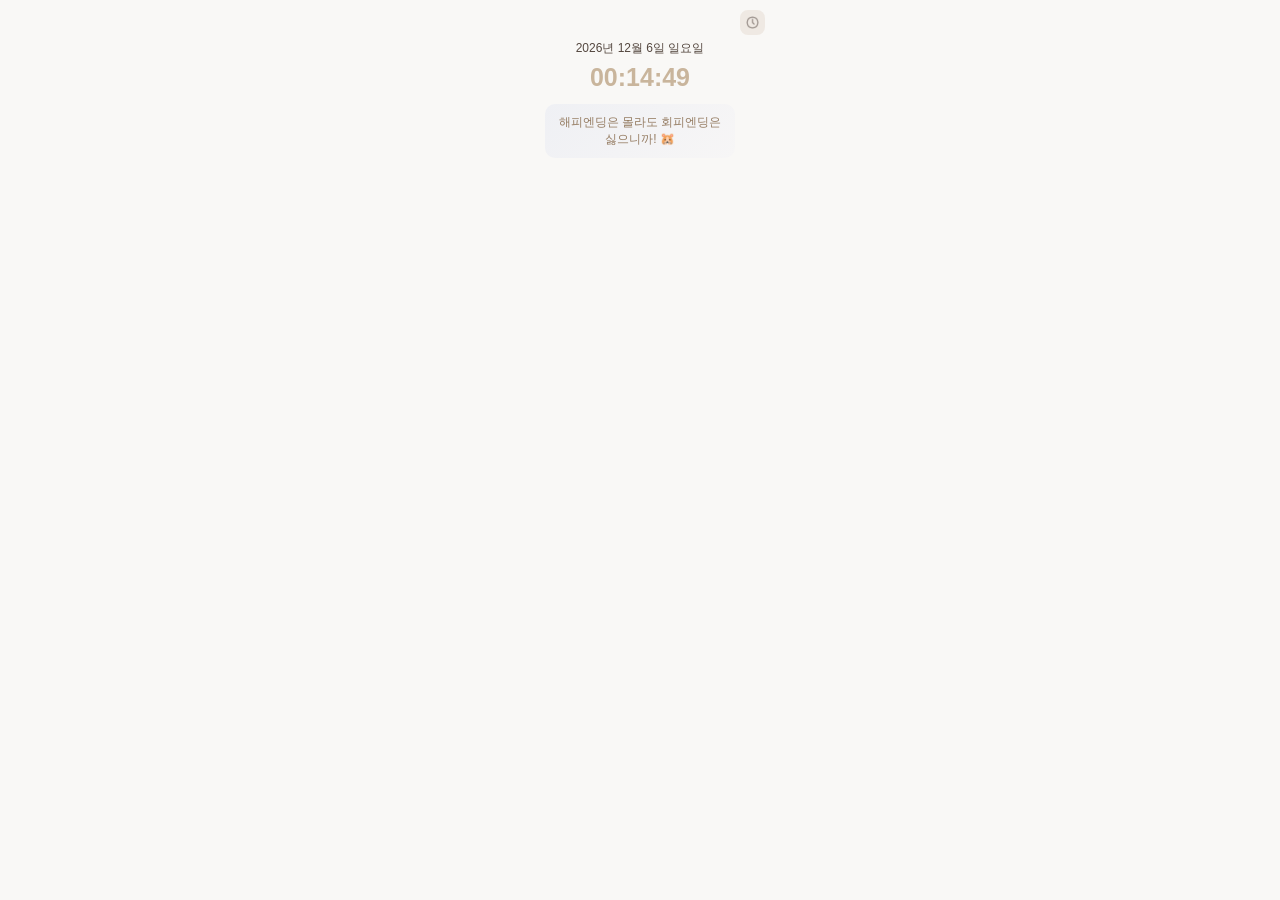
==== clock/index.html @ 0b559587 "Add files via upload" ====
<!DOCTYPE html>
<html lang="ko">
<head>
    <meta charset="UTF-8">
    <title>디지털 시계</title>
    <link rel="stylesheet" href="./style.css">
</head>
<body>

    <div class="clock-container">

        <!-- 오른쪽 상단 버튼 영역 -->
        <div class="top-button">
            <button id="toggleFormat">
                <img src="clock.png">
            </button>
        </div>

        <!-- 날짜 -->
        <div id="date"></div>

        <!-- 시간 -->
        <div id="time"></div>

        <!-- 메시지 -->
        <div class="message-box">
            <div id="message"></div>
        </div>

    </div>

    <script src="./script.js"></script>
</body>
</html>
---- clock/style.css ----
/* 기본 리셋 (노션 필수) */
body {
    margin: 0;
    display: flex;
    justify-content: center;
    align-items: center;
    background-color: #F9F8F6; /* 중요 ⭐ */
    overflow: hidden; /* 스크롤 제거 */
    font-family: -apple-system, BlinkMacSystemFont, 'Segoe UI', sans-serif;
}

/* 컨테이너 */
.clock-container {
    padding: 40px;
    text-align: center;
    position: relative;
    max-width: 190px;
}

/* 버튼 영역 */
.top-button {
    position: absolute;
    top: 10px;
    right: 10px;
    display: flex;
    gap: 5px;
}

.top-button button {
    aspect-ratio: 1 / 1;
    border: none;
    background-color: #EFE9E3;
    border-radius: 8px;
    cursor: pointer;
    transition: all 0.2s ease;
}

.top-button button:hover {
    background-color: #e6ded6;
    transform: translateY(-1px);
}

img {
    width: 13px;
    margin-top: 3.5px;
}

/* 날짜 */
#date {
    font-size: 12px;
    color: #54473F;
    margin-bottom: 6px;
}

/* 시간 */
#time {
    font-size: 25px;
    font-weight: 600;
    margin-bottom: 12px;
    color: #C9B59C;
}

/* 메시지 */
.message-box {
    background:linear-gradient(
        135deg,
        #eff0f4,
        #f7f6f6
    );
    border-radius: 10px;
    padding: 10px;

    opacity: 0;
    transform: translateY(-10px);
    animation: fadeSlideDown 0.6s ease forwards;
}

#message {
    font-size: 12px;
    color: #957C62;
}

/* keyframes */
@keyframes fadeSlideDown {
    to {
        opacity: 1;
        transform: translateY(0);
    }
}
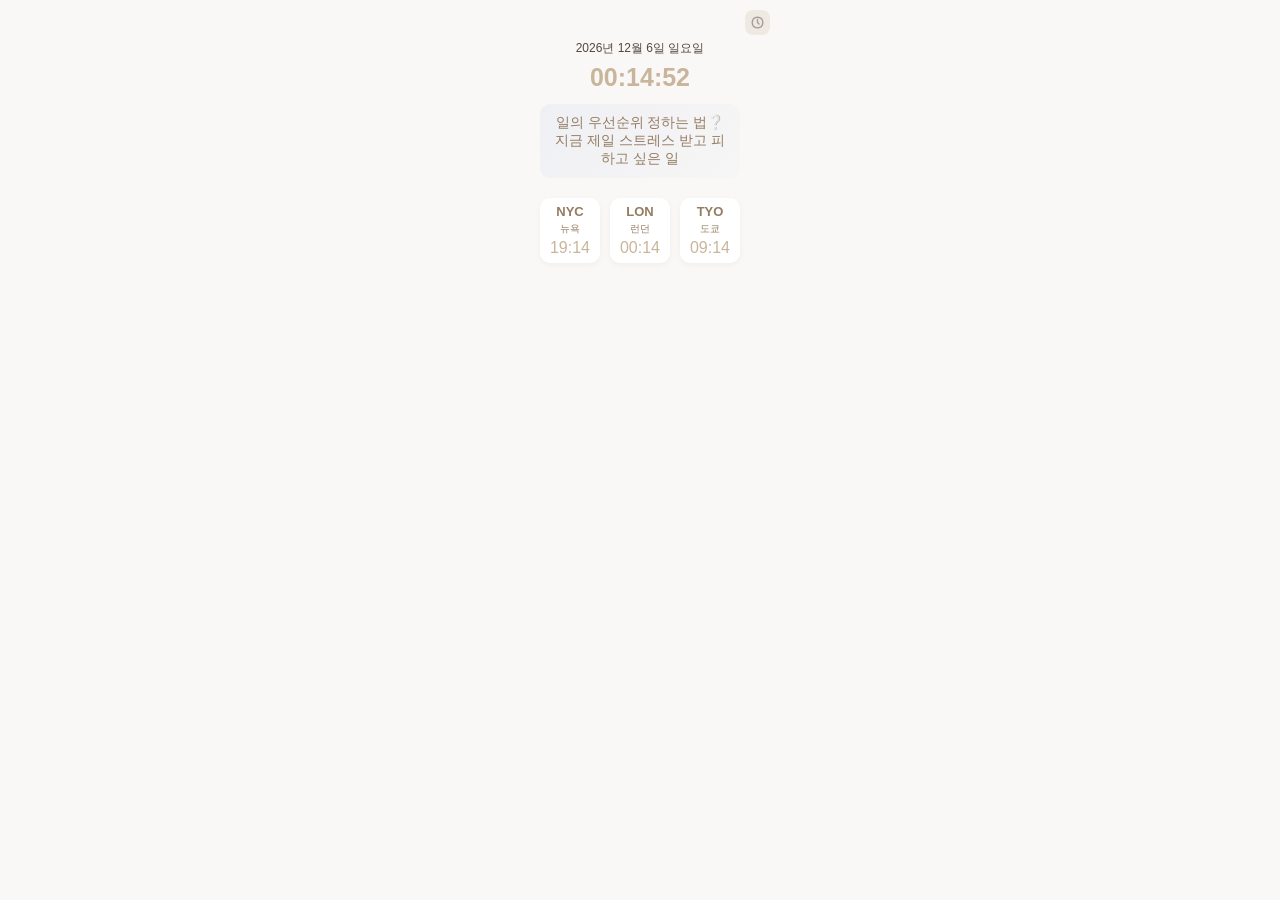
==== commit 31b83344: "world clock added" ====
--- a/clock/index.html
+++ b/clock/index.html
@@ -27,6 +27,26 @@
             <div id="message"></div>
         </div>
 
+        <!-- 세계 시간 -->
+        <div class="world-time">
+            <div class="world-clock">
+                <div class="city">NYC</div>
+                <div class="KR">뉴욕</div>
+                <div class="time" id="NYC-time"></div>
+            </div>
+
+            <div class="world-clock">
+                <div class="city">LON</div>
+                <div class="KR">런던</div>
+                <div class="time" id="LON-time"></div>
+            </div>
+
+            <div class="world-clock">
+                <div class="city">TYO</div>
+                <div class="KR">도쿄</div>
+                <div class="time" id="TYO-time"></div>
+            </div>
+        </div>
     </div>
 
     <script src="./script.js"></script>
--- a/clock/style.css
+++ b/clock/style.css
@@ -14,7 +14,7 @@
     padding: 40px;
     text-align: center;
     position: relative;
-    max-width: 190px;
+    max-width: 200px;
 }
 
 /* 버튼 영역 */
@@ -76,8 +76,43 @@
 }
 
 #message {
-    font-size: 12px;
+    font-size: 14px;
     color: #957C62;
+}
+
+/* 세계시간 */
+.world-time {
+    display: flex;
+    gap: 10px;
+    margin-top: 20px;
+}
+
+.world-clock {
+    background-color: #FFF;
+    width: 90px;
+    border-radius: 10px;
+    display: flex;
+    flex-direction: column;
+    justify-content: center;
+    align-items: center;
+    gap: 3px;
+    padding: 6px 0;
+    box-shadow:0 2px 6px rgba(0,0,0,0.04);
+}
+
+.city {
+    color: #957C62;
+    font-weight: bold;
+    font-size: 13px;
+}
+
+.KR {
+    color: #957C62;
+    font-size: 10px;
+}
+
+.time {
+    color: #C9B59C;
 }
 
 /* keyframes */
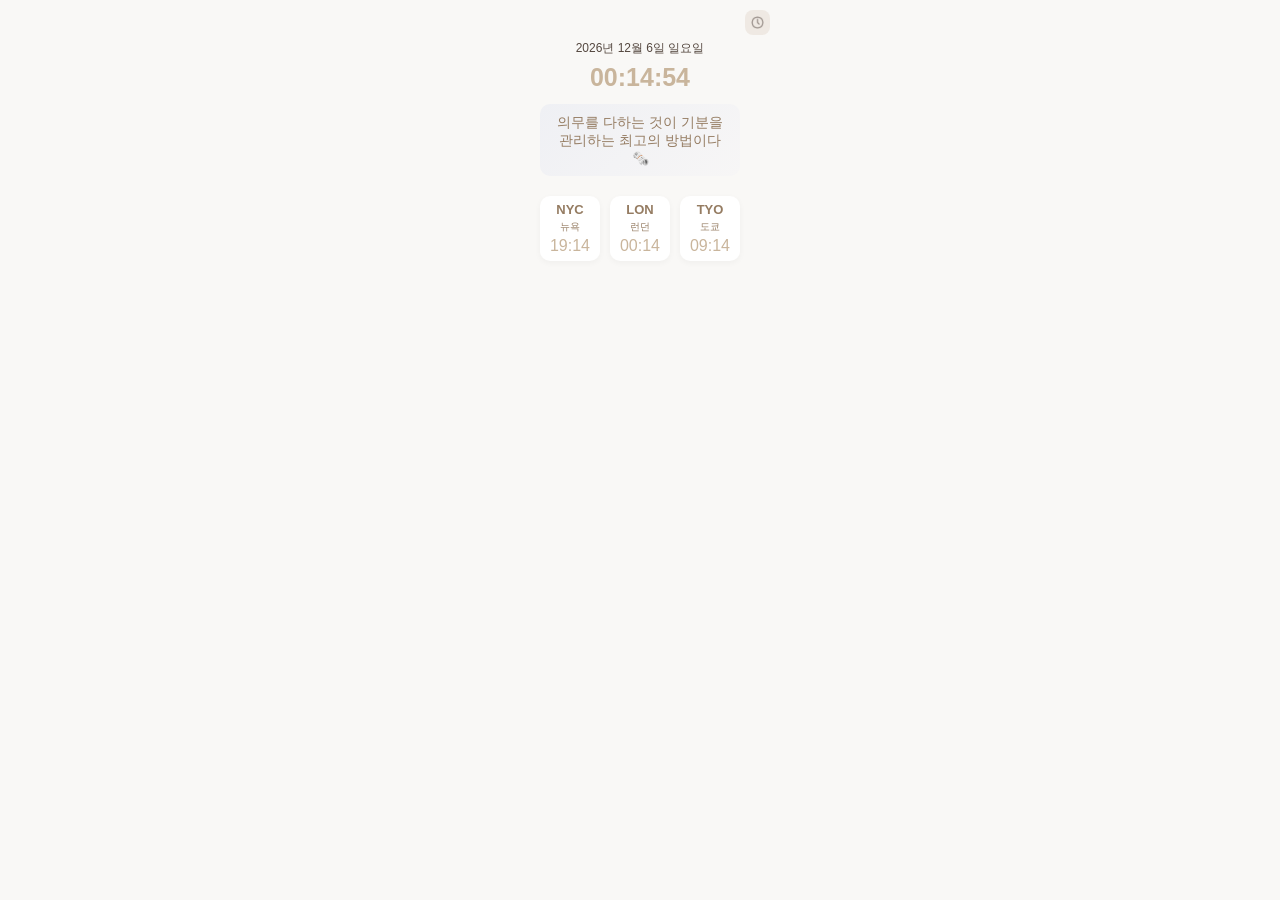
==== commit 598d12dc: "Add memo widget" ====
--- a/clock/index.html
+++ b/clock/index.html
@@ -22,10 +22,16 @@
         <!-- 시간 -->
         <div id="time"></div>
 
-        <!-- 메시지 -->
+        <!-- 명언 -->
         <div class="message-box">
             <div id="message"></div>
         </div>
+
+        <!-- 명언 추가
+        <div class="input-quote">
+            <input type="text" id="quoteInput" placeholder="명언을 추가해 보세요 ...!">
+            <button id="addQuoteBtn">추가</button>
+        </div> -->
 
         <!-- 세계 시간 -->
         <div class="world-time">
--- a/clock/style.css
+++ b/clock/style.css
@@ -1,10 +1,13 @@
-/* 기본 리셋 (노션 필수) */
+/* 기본 리셋 */
 body {
     margin: 0;
+    padding: 0;
+    width: 100%;
+    height: 100%;
     display: flex;
     justify-content: center;
     align-items: center;
-    background-color: #F9F8F6; /* 중요 ⭐ */
+    background-color: #F9F8F6;
     overflow: hidden; /* 스크롤 제거 */
     font-family: -apple-system, BlinkMacSystemFont, 'Segoe UI', sans-serif;
 }
@@ -60,6 +63,72 @@
     color: #C9B59C;
 }
 
+/* 명언 input 박스
+.input-quote {
+    width: 100%;
+    max-width: 200px;
+
+    display: flex;
+    gap: 8px;
+
+    margin-top: 12px;
+}
+
+.input-quote > input {
+    flex: 1;
+
+    height: 34px;
+    padding: 0 10px;
+
+    border: none;
+    border-radius: 10px;
+
+    background-color: #FFF;
+    color: #54473F;
+
+    box-shadow: 0 2px 6px rgba(0,0,0,0.04);
+
+    outline: none;
+    box-sizing: border-box;
+
+    transition: all 0.2s ease;
+}
+
+.input-quote > input:focus {
+    box-shadow: 0 0 0 2px rgba(201,181,156,0.3);
+}
+
+.input-quote > input::placeholder {
+    color: #C9B59C;
+}
+
+.input-quote > button {
+    height: 34px;
+    padding: 0 10px;
+
+    border: none;
+    border-radius: 10px;
+
+    background-color: #EFE9E3;
+    color: #957C62;
+
+    font-size: 12px;
+    font-weight: 600;
+
+    cursor: pointer;
+
+    transition: all 0.2s ease;
+}
+
+.input-quote > button:hover {
+    background-color: #E6DED6;
+    transform: translateY(-1px);
+}
+
+.input-quote > button:active {
+    transform: scale(0.97);
+} */
+
 /* 메시지 */
 .message-box {
     background:linear-gradient(
@@ -69,6 +138,7 @@
     );
     border-radius: 10px;
     padding: 10px;
+    margin-top: 10px;
 
     opacity: 0;
     transform: translateY(-10px);
@@ -121,4 +191,4 @@
         opacity: 1;
         transform: translateY(0);
     }
-}+}
